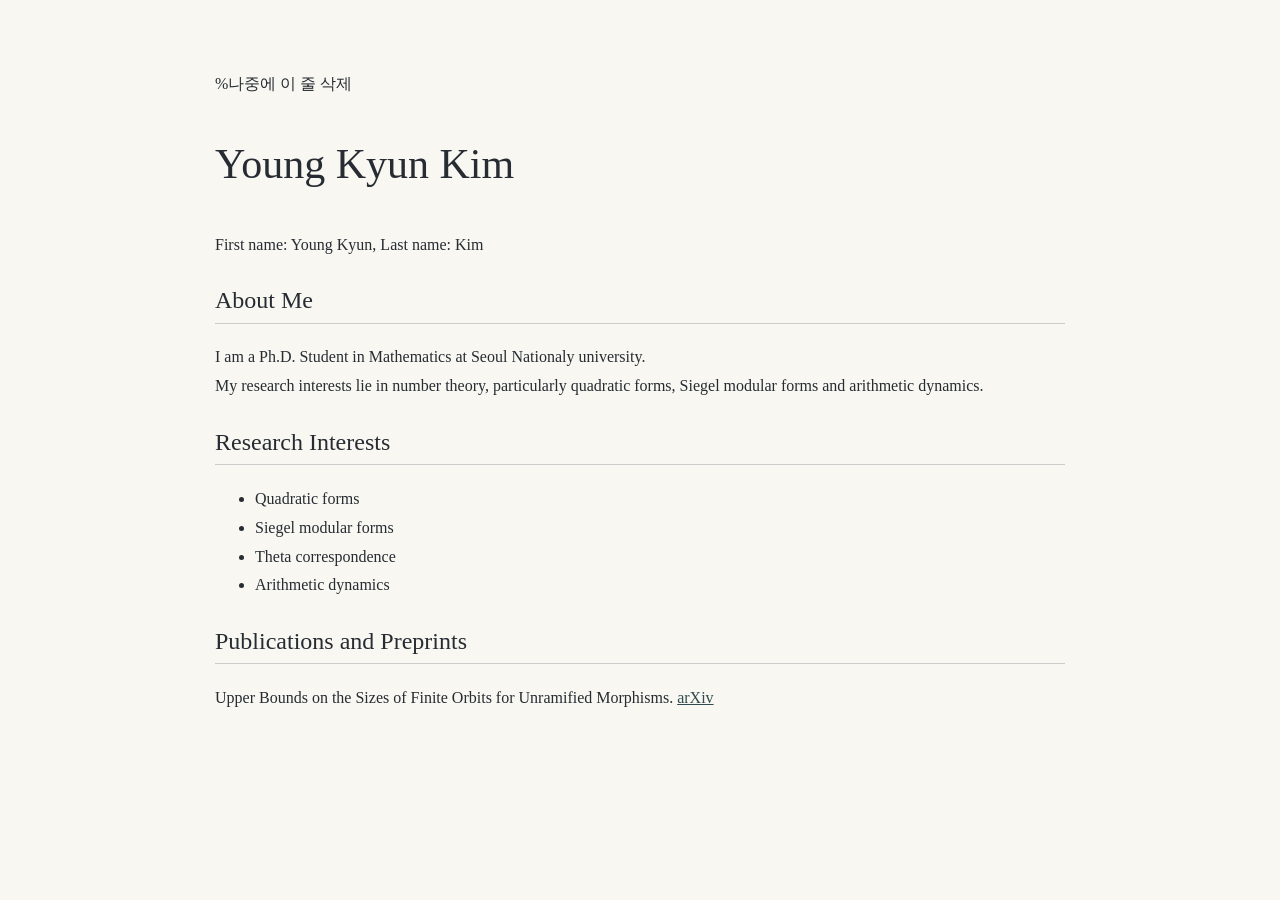
==== index.html @ 4c2303ba "Update index.html" ====
<!DOCTYPE html>
<html lang="en">
<head>
    <meta charset="UTF-8">
    <meta name="robots" content="noindex"> %나중에 이 줄 삭제
    <meta name="viewport"
          content="width=device-width, initial-scale=1">
    <title>My Academic Website</title>
    <style>
        body {
            max-width: 850px;
            margin: 70px auto;
            padding: 0 24px;
            background: #f8f7f2;
            color: #262c32;
            font-family: Georgia, serif;
            line-height: 1.8;
        }
        h1 {
            font-size: 42px;
            font-weight: normal;
        }
        h2 {
            font-weight: normal;
            border-bottom: 1px solid #ccc;
        }
        a {
            color: #314b50;
        }
    </style>
</head>
<body>
    <h1>Young Kyun Kim</h1>
    <p>First name: Young Kyun, Last name: Kim</p>

    <h2>About Me</h2>
    <p>
        I am a Ph.D. Student in Mathematics at Seoul Nationaly university.<br>
        My research interests lie in number theory,
        particularly quadratic forms,
        Siegel modular forms and arithmetic dynamics.
    </p>

    <h2>Research Interests</h2>
    <ul>
        <li>Quadratic forms</li>
        <li>Siegel modular forms</li>
        <li>Theta correspondence</li>
        <li>Arithmetic dynamics</li>
    </ul>

    <h2>Publications and Preprints</h2>
    <p>
        Upper Bounds on the Sizes of Finite
        Orbits for Unramified Morphisms.
        <a href="https://arxiv.org/abs/2508.12639">
            arXiv
        </a>
    </p>
</body>
</html>
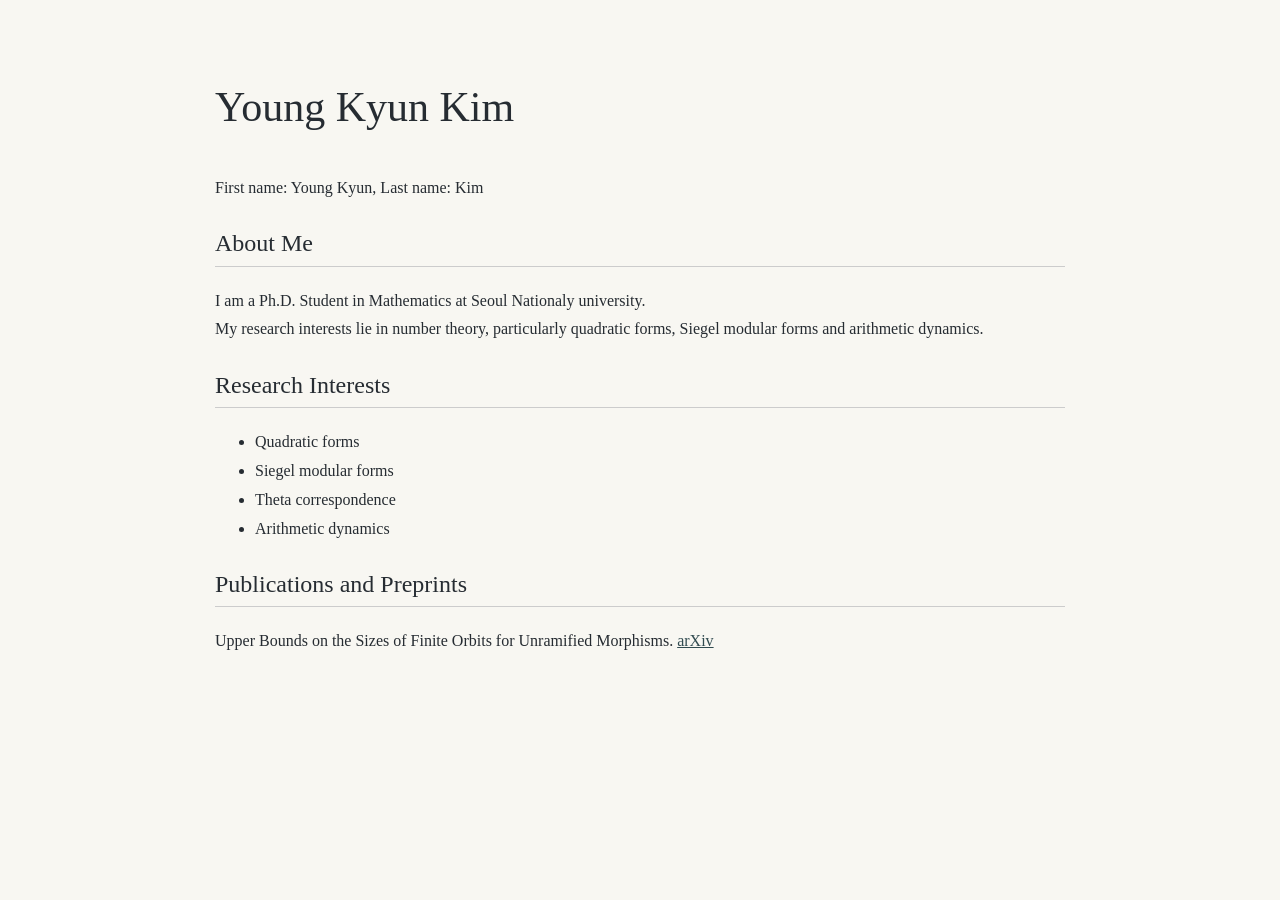
==== commit 56862dec: "Update index.html" ====
--- a/index.html
+++ b/index.html
@@ -3,10 +3,10 @@
 <html lang="en">
 <head>
     <meta charset="UTF-8">
-    <meta name="robots" content="noindex"> %나중에 이 줄 삭제
+    <meta name="robots" content="noindex"> <!-- TODO: Remove this when the website is ready for public release. -->
     <meta name="viewport"
           content="width=device-width, initial-scale=1">
-    <title>My Academic Website</title>
+    <title>Young Kyun Kim</title>
     <style>
         body {
             max-width: 850px;
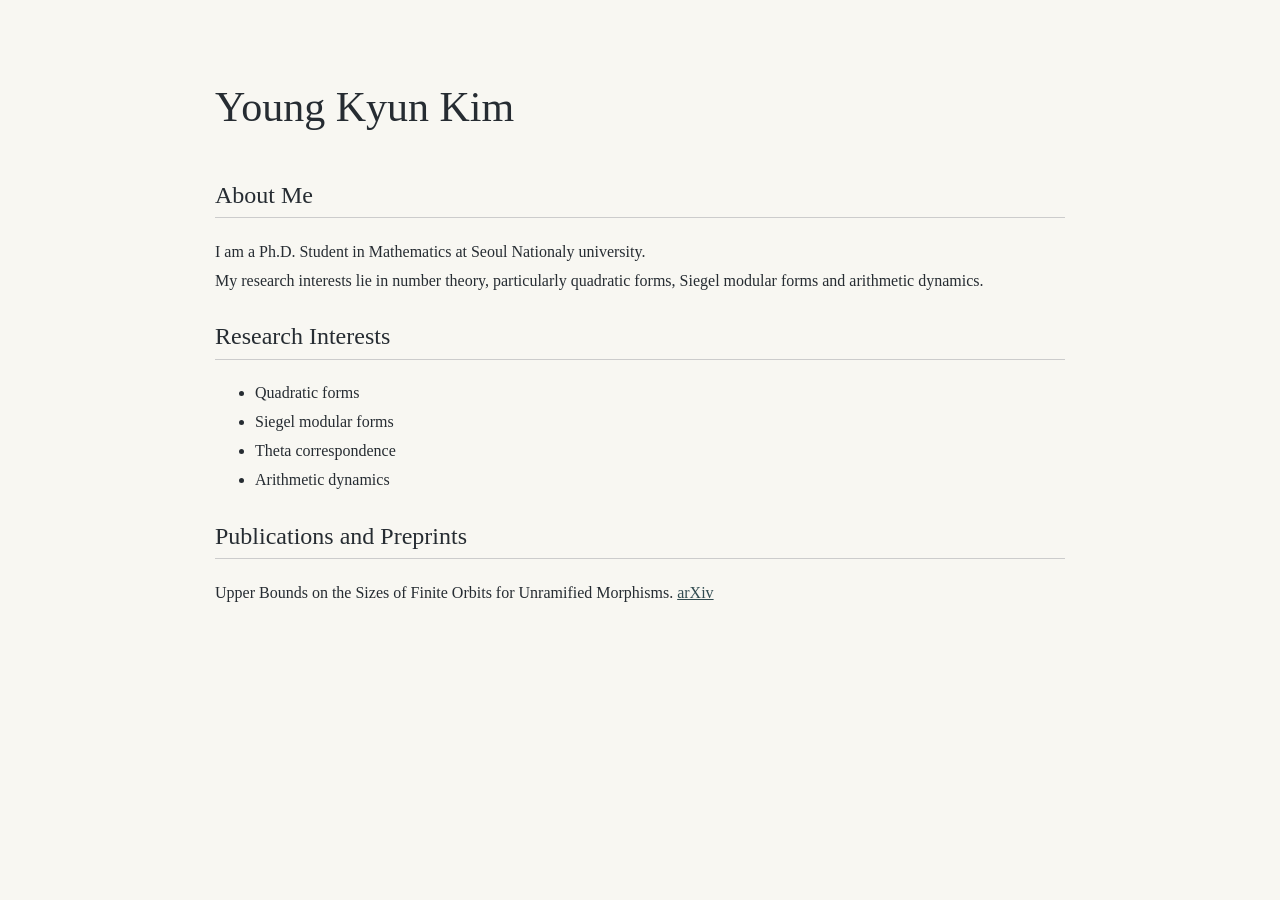
==== commit 81d2d69b: "Update index.html" ====
--- a/index.html
+++ b/index.html
@@ -32,7 +32,6 @@
 </head>
 <body>
     <h1>Young Kyun Kim</h1>
-    <p>First name: Young Kyun, Last name: Kim</p>
 
     <h2>About Me</h2>
     <p>
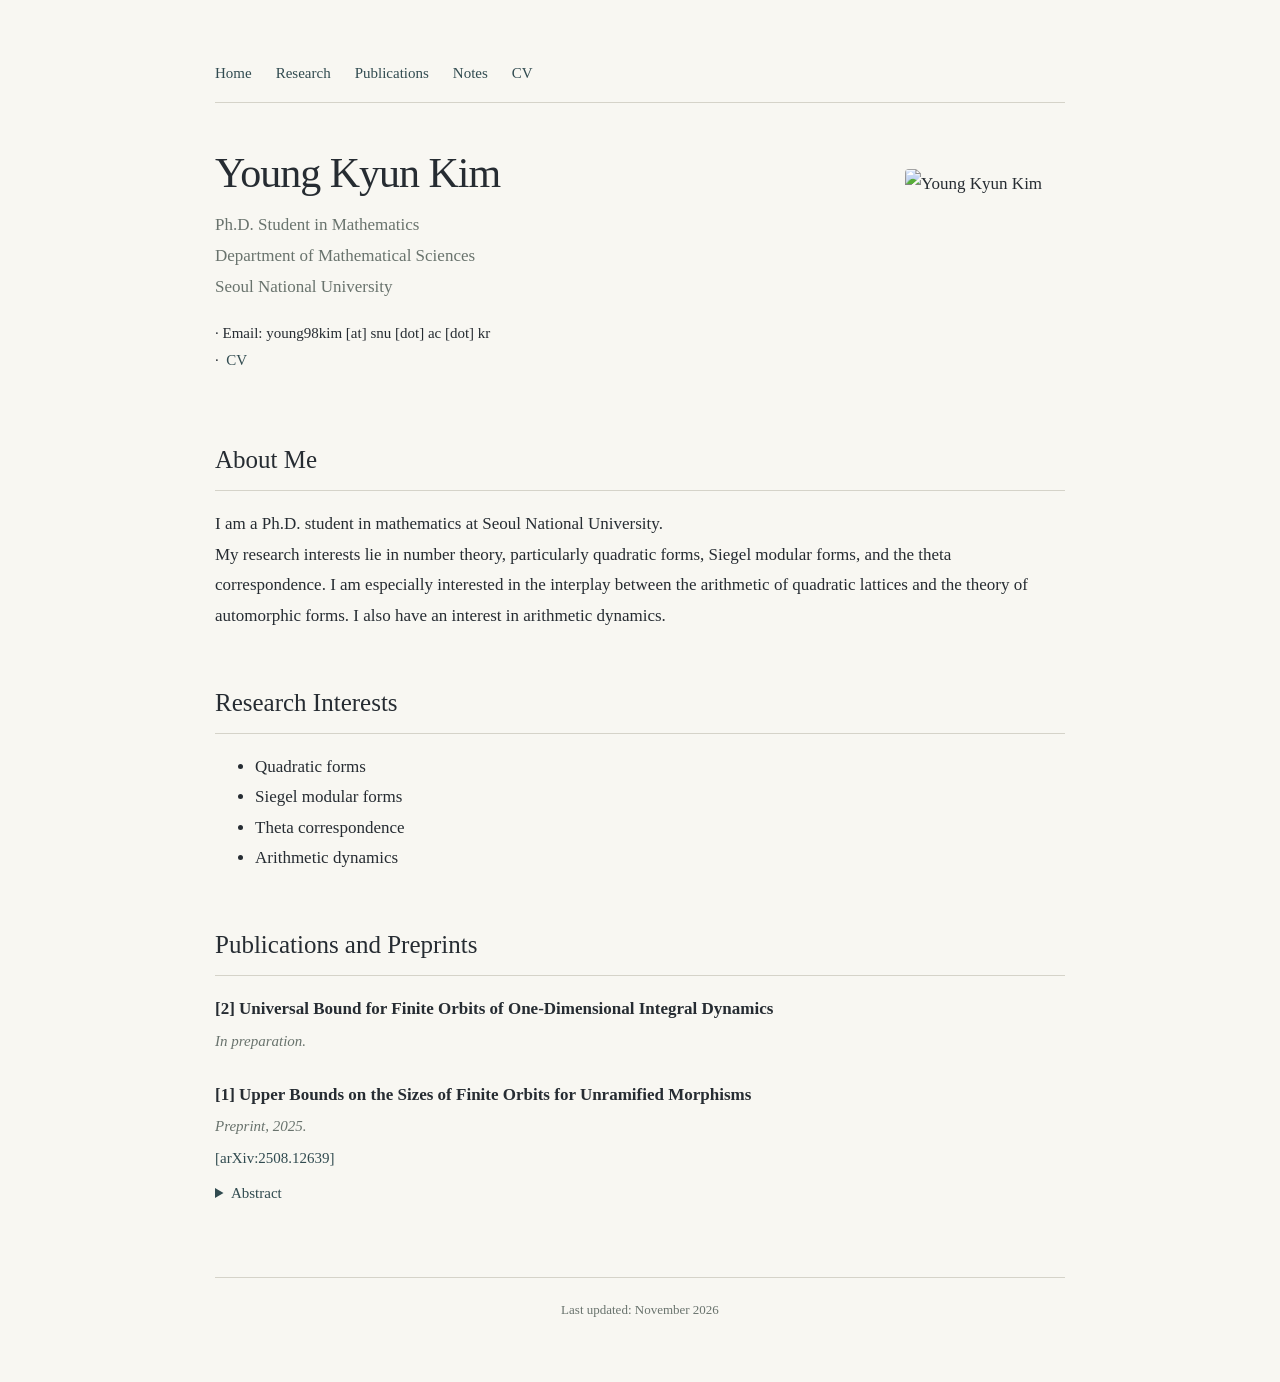
==== commit 4c743bb4: "Update website" ====
--- a/index.html
+++ b/index.html
@@ -7,41 +7,64 @@
     <meta name="viewport"
           content="width=device-width, initial-scale=1">
     <title>Young Kyun Kim</title>
-    <style>
-        body {
-            max-width: 850px;
-            margin: 70px auto;
-            padding: 0 24px;
-            background: #f8f7f2;
-            color: #262c32;
-            font-family: Georgia, serif;
-            line-height: 1.8;
+    <link rel="icon" type="image/svg+xml" href="favicon.svg">
+    <link rel="stylesheet" href="style.css">
+
+<script>
+    window.MathJax = {
+        tex: {
+            inlineMath: [['$', '$'], ['\\(', '\\)']]
         }
-        h1 {
-            font-size: 42px;
-            font-weight: normal;
-        }
-        h2 {
-            font-weight: normal;
-            border-bottom: 1px solid #ccc;
-        }
-        a {
-            color: #314b50;
-        }
-    </style>
+    };
+</script>
+
+<script defer
+    src="https://cdn.jsdelivr.net/npm/mathjax@3/es5/tex-chtml.js">
+</script>
+
 </head>
+
+
+
 <body>
-    <h1>Young Kyun Kim</h1>
+    
+<nav>
+    <a href="#about">Home</a>
+    <a href="#research">Research</a>
+    <a href="#papers">Publications</a>
+    <a href="notes.html">Notes</a>
+    <a href="cv.pdf">CV</a>
+</nav>
 
-    <h2>About Me</h2>
+<header class="profile">
+    <div>
+        <h1>Young Kyun Kim</h1>
+
+        <p class="affiliation">
+            Ph.D. Student in Mathematics<br>
+            Department of Mathematical Sciences<br>
+            Seoul National University
+        </p>
+
+        <p class="links">
+            · Email: young98kim [at] snu [dot] ac [dot] kr<br>
+            ·&nbsp;
+            <a href="cv.pdf">CV</a>
+        </p>
+    </div>
+
+    <img src="profile.jpg" alt="Young Kyun Kim">
+</header>
+
+
+    <h2 id="about">About Me</h2>
     <p>
-        I am a Ph.D. Student in Mathematics at Seoul Nationaly university.<br>
-        My research interests lie in number theory,
-        particularly quadratic forms,
-        Siegel modular forms and arithmetic dynamics.
+        I am a Ph.D. student in mathematics at Seoul National University.<br>
+        My research interests lie in number theory, particularly quadratic forms, Siegel modular forms, and the theta correspondence. I am especially interested in the interplay between the arithmetic of quadratic lattices and the theory of automorphic forms.
+        I also have an interest in arithmetic dynamics.
     </p>
 
-    <h2>Research Interests</h2>
+    <h2 id="research">Research Interests</h2>
     <ul>
         <li>Quadratic forms</li>
         <li>Siegel modular forms</li>
@@ -49,13 +72,51 @@
         <li>Arithmetic dynamics</li>
     </ul>
 
-    <h2>Publications and Preprints</h2>
-    <p>
-        Upper Bounds on the Sizes of Finite
-        Orbits for Unramified Morphisms.
+
+    
+<h2 id="papers">Publications and Preprints</h2>
+
+<div class="paper">
+    <div class="paper-title">
+        [2] Universal Bound for Finite Orbits of
+        One-Dimensional Integral Dynamics
+    </div>
+
+    <div class="paper-info">
+        In preparation.
+    </div>
+</div>
+
+<div class="paper">
+    <div class="paper-title">
+        [1] Upper Bounds on the Sizes of Finite
+        Orbits for Unramified Morphisms
+    </div>
+
+    <div class="paper-info">
+        Preprint, 2025.
+    </div>
+
+    <div class="paper-links">
         <a href="https://arxiv.org/abs/2508.12639">
-            arXiv
+            [arXiv:2508.12639]
         </a>
-    </p>
+    </div>
+
+    <details>
+        <summary>Abstract</summary>
+        <p>
+            We prove that for a dynamical system on an algebraic variety over $\overline{\mathbb{Q}}$ generated by finitely many formally unramified endomorphisms, it is decidable whether the forward orbit of a given point is finite.
+            This is achieved by establishing an effective upper bound for the size of finite orbits in integral algebraic dynamical systems with formally unramified morphisms.
+        </p>
+    </details>
+</div>
+
+
 </body>
+
+<footer>
+    Last updated: November 2026
+</footer>
+
 </html>
--- a/style.css
+++ b/style.css
@@ -0,0 +1,167 @@
+  
+        :root {
+            --background: #f8f7f2;
+            --text: #262c32;
+            --accent: #314b50;
+            --muted: #69736d;
+            --border: #d5d3c9;
+        }
+
+        html {
+            scroll-behavior: smooth;
+        }
+
+        body {
+            max-width: 850px;
+            margin: 60px auto;
+            padding: 0 28px;
+            background: var(--background);
+            color: var(--text);
+            font-family: Georgia, serif;
+            font-size: 17px;
+            line-height: 1.8;
+        }
+
+        h1 {
+            font-size: 42px;
+            font-weight: normal;
+            letter-spacing: -1px;
+            line-height: 1.2;
+            margin: 0 0 12px;
+        }
+
+        h2 {
+            font-size: 25px;
+            font-weight: normal;
+            border-bottom: 1px solid var(--border);
+            padding-bottom: 8px;
+            margin-top: 48px;
+            margin-bottom: 18px;
+        }
+
+        a {
+            color: var(--accent);
+            text-decoration: none;
+        }
+
+        a:hover {
+            text-decoration: underline;
+            text-underline-offset: 4px;
+        }
+
+        nav {
+            display: flex;
+            flex-wrap: wrap;
+            gap: 24px;
+            padding-bottom: 15px;
+            margin-bottom: 45px;
+            border-bottom: 1px solid var(--border);
+            font-size: 15px;
+        }
+
+        .profile {
+            display: flex;
+            justify-content: space-between;
+            align-items: center;
+            gap: 35px;
+        }
+
+        .profile img {
+            width: 160px;
+            height: 200px;
+            object-fit: cover;
+            border-radius: 4px;
+        }
+
+        .affiliation {
+            color: var(--muted);
+            margin: 0;
+        }
+
+        .links {
+            font-size: 15px;
+            margin-top: 18px;
+        }
+
+        .paper {
+            margin-bottom: 25px;
+        }
+
+        .paper-title {
+            font-weight: bold;
+            margin-bottom: 3px;
+        }
+
+        .paper-info {
+            color: var(--muted);
+            font-size: 15px;
+            font-style: italic;
+        }
+
+        .paper-links {
+            font-size: 15px;
+            margin-top: 5px;
+        }
+
+        footer {
+            margin-top: 70px;
+            border-top: 1px solid var(--border);
+            padding-top: 20px;
+            color: var(--muted);
+            font-size: 13px;
+            text-align: center;
+        }
+
+        ::selection {
+            background: #dce5dc;
+        }
+
+        @media (max-width: 600px) {
+            body {
+                margin: 30px auto;
+                padding: 0 20px;
+                font-size: 16px;
+            }
+
+            h1 {
+                font-size: 34px;
+            }
+
+            .profile {
+                flex-direction: column-reverse;
+                align-items: flex-start;
+            }
+
+            .profile img {
+                width: 130px;
+                height: 160px;
+            }
+
+            nav {
+                gap: 16px;
+            }
+        }
+
+        details {
+            margin-top: 8px;
+            font-size: 15px;
+        }
+
+        summary {
+            color: var(--accent);
+            cursor: pointer;
+            width: fit-content;
+        }
+
+        summary:hover {
+            text-decoration: underline;
+        }
+
+        details p {
+            background: #efeee7;
+            padding: 16px 20px;
+            border-left: 3px solid var(--accent);
+            border-radius: 3px;
+            margin-top: 10px;
+            line-height: 1.7;
+        }
